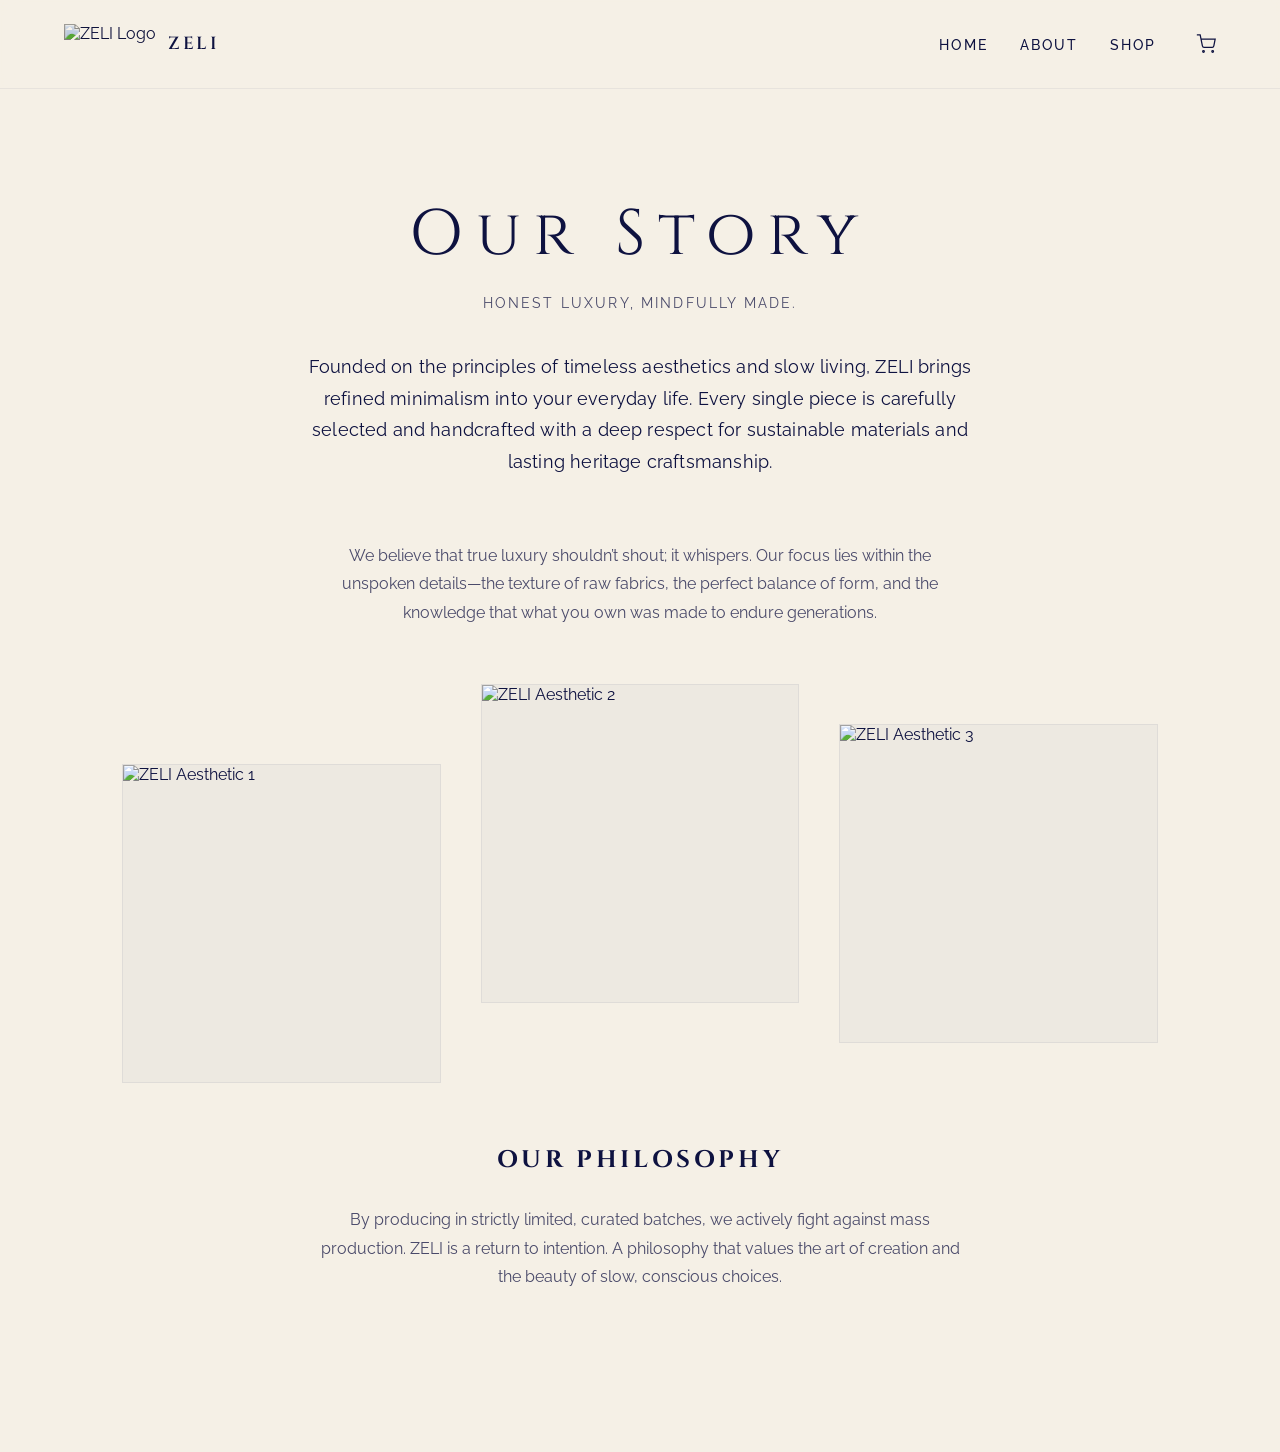
==== about.html @ f9ec94b9 "Add files via upload" ====
<!DOCTYPE html>
<html lang="en">
<head>
  <meta charset="UTF-8">
  <meta name="viewport" content="width=device-width, initial-scale=1.0">
  <title>ZELI — About Us</title>
  
  <link rel="stylesheet" href="style.css">
</head>
<body>

<nav class="navbar">
    <a href="index.html" class="nav-left">
        <img src="Assets/logo.png" alt="ZELI Logo" style="height: 40px; width: auto;">
         <span class="nav-brand-name">ZELI</span>
       
    
    </a>
    <div class="nav-right">
        <ul class="nav-links">
            <li><a href="index.html" class="nav-link">Home</a></li>
            <li><a href="about.html" class="nav-link">About</a></li>
            <li><a href="shop.html" class="nav-link">Shop</a></li>
        </ul>
        <a href="cart.html" class="nav-cart">
            <svg viewBox="0 0 24 24" width="20" height="20" stroke="currentColor" fill="none">
                <circle cx="9" cy="21" r="1"></circle>
                <circle cx="20" cy="21" r="1"></circle>
                <path d="M1 1h4l2.68 13.39a2 2 0 0 0 2 1.61h9.72a2 2 0 0 0 2-1.61L23 6H6"></path>
            </svg>
        </a>
    </div>
</nav>
  

  <main class="about-container">
    
    <section class="about-intro">
      <h1 class="about-title">Our Story</h1>
      <p class="about-eyebrow">Honest luxury, mindfully made.</p>
      <div class="about-lead">
        <p>Founded on the principles of timeless aesthetics and slow living, ZELI brings refined minimalism into your everyday life. Every single piece is carefully selected and handcrafted with a deep respect for sustainable materials and lasting heritage craftsmanship.</p>
      </div>
    </section>

    <section class="about-text-block text-center">
      <p>We believe that true luxury shouldn’t shout; it whispers. Our focus lies within the unspoken details—the texture of raw fabrics, the perfect balance of form, and the knowledge that what you own was made to endure generations.</p>
    </section>

    <section class="about-gallery">
      
      <div class="gallery-item item-low">
        <div class="image-square">
          <img src="assets/pattern.png" alt="ZELI Aesthetic 1"> </div>
      </div>

      <div class="gallery-item item-high">
        <div class="image-square">
          <img src="assets/pattern.png" alt="ZELI Aesthetic 2"> </div>
      </div>

      <div class="gallery-item">
        <div class="image-square">
          <img src="assets/pattern.png" alt="ZELI Aesthetic 3"> </div>
      </div>

    </section>

    <section class="about-text-block text-center footer-text">
      <h2>Our Philosophy</h2>
      <p>By producing in strictly limited, curated batches, we actively fight against mass production. ZELI is a return to intention. A philosophy that values the art of creation and the beauty of slow, conscious choices.</p>
    </section>

  </main>

</body>
</html>
---- style.css ----
/* ==========================================================================
   ZELI — MASTER STYLES (English / Minimal Luxury / Fully Responsive)
   ========================================================================== */

/* Luxueuze Google Fonts laden */
@import url('https://fonts.googleapis.com/css2?family=Cinzel:wght@400;600&family=Raleway:wght@300;400;500&display=swap');

:root {
  --beige: #f5f0e6;       /* De rustgevende, luxe beige achtergrond */
  --navy-dark: #0e1240;   /* Donkerblauw voor de chique teksten en links */
  --text-mid: #4a4a6a;    /* Zachtere kleur voor omschrijvingen */
  --font-display: 'Cinzel', serif;
  --font-body: 'Raleway', sans-serif;
}

/* Basis Instellingen */
* {
  margin: 0;
  padding: 0;
  box-sizing: border-box;
}

body {
  font-family: var(--font-body);
  background-color: var(--beige);
  color: var(--navy-dark);
  min-height: 100vh;
  position: relative;
  overflow-x: hidden;
}

/* ── BACKGROUND PATTERN LAYER ── */
body::before {
  content: '';
  position: absolute;
  inset: 0;
  background-image: url('assets/pattern.png');
  background-size: 180px 180px;
  background-repeat: repeat;
  opacity: 0.12;
  pointer-events: none;
  z-index: 1;
}

/* ── NAVIGATION BAR ── */
.navbar {
  width: 100%;
  padding: 1.5rem 4rem;
  display: flex;             /* Verander van grid naar flex */
  justify-content: space-between; /* Logo blijft links */
  align-items: center;
  background-color: rgba(245, 240, 230, 0.85);
  backdrop-filter: blur(8px);
  border-bottom: 1px solid rgba(14, 18, 64, 0.06);
  position: fixed;
  top: 0;
  left: 0;
  z-index: 100;
}

/* Dit zorgt dat de 'nav-right' groep rechts staat en blijft */
.nav-right {
  display: flex;
  align-items: center;
  justify-content: flex-end; /* ALLES in deze div gaat naar rechts */
  gap: 2.5rem;
  flex-grow: 1;              /* Zorgt dat deze sectie de rest van de ruimte pakt */
}

.nav-left {
  display: flex;
  align-items: center;
  gap: 0.75rem;
  text-decoration: none;
  color: var(--navy-dark);
}

.nav-logo-img {
  width: 32px;
  height: 32px;
  object-fit: contain;
  mix-blend-mode: multiply; /* Haalt de witte achtergrond van je logo weg */
  contrast: 1.1; 
}

.nav-brand-name {
  font-family: var(--font-display);
  font-size: 1.1rem;
  letter-spacing: 0.15em;
  font-weight: 600;
}

.nav-right {
  display: flex;
  align-items: center;
  justify-content: flex-end;
  gap: 2.5rem;
}

.nav-links {
  display: flex;
  list-style: none;
  gap: 2rem;
}

.nav-link {
  text-decoration: none;
  color: var(--navy-dark);
  font-size: 0.85rem;
  font-weight: 500;
  letter-spacing: 0.15em;
  text-transform: uppercase;
  transition: opacity 0.3s ease;
}

.nav-link:hover {
  opacity: 0.6;
}

.nav-cart {
  color: var(--navy-dark);
  text-decoration: none;
  display: flex;
  align-items: center;
  transition: transform 0.3s ease;
}

.nav-cart:hover {
  transform: scale(1.05);
}

.nav-cart svg {
  width: 20px;
  height: 20px;
  fill: none;
  stroke: currentColor;
  stroke-width: 1.5;
}

/* ── HOME CENTER SCREEN (ZELI) ── */
.hero-center {
  height: 100vh;
  display: flex;
  flex-direction: column;
  align-items: center;
  justify-content: center;
  text-align: center;
  padding: 2rem;
  position: relative;
  z-index: 10;
}

.main-title {
  font-family: var(--font-display);
  font-size: clamp(3.5rem, 8vw, 7rem);
  letter-spacing: 0.3em;
  color: var(--navy-dark);
  font-weight: 400;
  margin-bottom: 1rem;
  padding-left: 0.3em;
}

.main-subtitle {
  font-size: 0.9rem;
  letter-spacing: 0.2em;
  text-transform: uppercase;
  color: var(--text-mid);
}

/* ==========================================================================
   ABOUT PAGE STYLES (Ons Verhaal)
   ========================================================================== */

.about-container {
  max-width: 1100px;
  margin: 0 auto;
  padding: 12rem 2rem 6rem; /* Voldoende ruimte onder de vaste navbar */
  position: relative;
  z-index: 10;
}

.about-intro {
  text-align: center;
  max-width: 700px;
  margin: 0 auto 4rem;
}

.about-title {
  font-family: var(--font-display);
  font-size: clamp(2.5rem, 5vw, 4rem);
  letter-spacing: 0.2em;
  font-weight: 400;
  margin-bottom: 1rem;
}

.about-eyebrow {
  font-size: 0.9rem;
  letter-spacing: 0.15em;
  text-transform: uppercase;
  color: var(--text-mid);
  margin-bottom: 2.5rem;
}

.about-lead {
  font-size: 1.1rem;
  line-height: 1.8;
  letter-spacing: 0.01em;
  color: var(--navy-dark);
}

.about-text-block {
  max-width: 650px;
  margin: 4rem auto;
  font-size: 1rem;
  line-height: 1.8;
  color: var(--text-mid);
}

.text-center {
  text-align: center;
}

.footer-text h2 {
  font-family: var(--font-display);
  font-size: 1.5rem;
  letter-spacing: 0.15em;
  text-transform: uppercase;
  margin-bottom: 1.5rem;
  color: var(--navy-dark);
}

.about-gallery {
  display: grid;
  grid-template-columns: repeat(3, 1fr);
  gap: 2.5rem;
  margin: 6rem auto;
  align-items: center;
}

.gallery-item {
  width: 100%;
}

.gallery-item.item-low {
  transform: translateY(40px);
}

.gallery-item.item-high {
  transform: translateY(-40px);
}

.image-square {
  width: 100%;
  aspect-ratio: 1 / 1;
  background-color: rgba(14, 18, 64, 0.03);
  border: 1px solid rgba(14, 18, 64, 0.06);
  overflow: hidden;
  display: flex;
  align-items: center;
  justify-content: center;
}

.image-square img {
  width: 100%;
  height: 100%;
  object-fit: cover;
  transition: transform 0.6s ease;
}

.image-square:hover img {
  transform: scale(1.04);
}

/* ==========================================================================
   SHOP PAGE STYLES (Winkel)
   ========================================================================== */

.shop-container {
  max-width: 1200px;
  margin: 0 auto;
  padding: 12rem 2rem 6rem; /* Dringt content naar beneden uit de buurt van navbar */
  position: relative;
  z-index: 10;
}

.shop-header {
  text-align: center;
  margin-bottom: 5rem;
}

.shop-title {
  font-family: var(--font-display);
  font-size: clamp(2.5rem, 5vw, 4rem);
  letter-spacing: 0.2em;
  font-weight: 400;
  margin-bottom: 1rem;
}

.shop-subtitle {
  font-size: 0.9rem;
  letter-spacing: 0.15em;
  text-transform: uppercase;
  color: var(--text-mid);
}

.products-grid {
  display: grid;
  grid-template-columns: repeat(auto-fit, minmax(280px, 1fr));
  gap: 4rem 2.5rem;
  position: relative;
  z-index: 20;
}

.product-card {
  text-align: center;
  width: 100%;
  position: relative;
  z-index: 30; /* Ligt bovenop alle eventuele onzichtbare padding lagen */
}

.product-image-wrap {
  background-color: rgba(14, 18, 64, 0.02);
  aspect-ratio: 3 / 4;
  margin-bottom: 1.5rem;
  display: flex;
  align-items: center;
  justify-content: center;
  overflow: hidden;
  border: 1px solid rgba(14, 18, 64, 0.05);
}

.product-img {
  width: 50px;
  opacity: 0.15;
  transition: transform 0.5s cubic-bezier(0.4, 0, 0.2, 1);
}

.product-card:hover .product-img {
  transform: scale(1.08);
}

.product-card-title {
  font-family: var(--font-display);
  font-size: 0.95rem;
  font-weight: 400;
  letter-spacing: 0.15em;
  margin-bottom: 0.5rem;
  color: var(--navy-dark);
}

.product-card-price {
  font-size: 0.85rem;
  letter-spacing: 0.05em;
  color: var(--text-mid);
}

/* ==========================================================================
   PRODUCT DETAIL PAGE STYLES (Kleuren, Maten, Aantal)
   ========================================================================== */

.product-container {
  max-width: 1200px;
  margin: 0 auto;
  padding: 12rem 2rem 6rem;
  position: relative;
  z-index: 10;
}

.product-detail-grid {
  display: grid;
  grid-template-columns: 1.1fr 1fr;
  gap: 5rem;
  align-items: start;
}

.product-gallery-side {
  display: flex;
  flex-direction: column;
  gap: 1.5rem;
}

.main-product-frame {
  background-color: rgba(14, 18, 64, 0.02);
  aspect-ratio: 3 / 4;
  border: 1px solid rgba(14, 18, 64, 0.05);
  display: flex;
  align-items: center;
  justify-content: center;
  overflow: hidden;
}

.main-product-frame img {
  width: 100%;
  height: 100%;
  object-fit: cover;
}

.product-thumbnails {
  display: flex;
  gap: 1rem;
}

.thumb-box {
  width: 70px;
  aspect-ratio: 3 / 4;
  background-color: rgba(14, 18, 64, 0.02);
  border: 1px solid rgba(14, 18, 64, 0.1);
  cursor: pointer;
  overflow: hidden;
  display: flex;
  align-items: center;
  justify-content: center;
  transition: border-color 0.3s;
}

.thumb-box img {
  width: 100%;
  height: 100%;
  object-fit: cover;
}

.thumb-box.active, .thumb-box:hover {
  border-color: var(--navy-dark);
}

.product-meta-tag {
  font-size: 0.7rem;
  text-transform: uppercase;
  letter-spacing: 0.2em;
  color: var(--text-mid);
  display: block;
  margin-bottom: 0.75rem;
}

.product-detail-title {
  font-family: var(--font-display);
  font-size: 1.8rem;
  font-weight: 400;
  letter-spacing: 0.08em;
  color: var(--navy-dark);
  margin-bottom: 0.75rem;
  line-height: 1.3;
}

.product-detail-price {
  font-size: 1.2rem;
  letter-spacing: 0.05em;
  margin-bottom: 2rem;
  color: var(--navy-dark);
}

.product-description {
  font-size: 0.95rem;
  line-height: 1.7;
  color: var(--text-mid);
  margin-bottom: 2.5rem;
}

.selector-section {
  margin-bottom: 2rem;
}

.selector-label {
  font-size: 0.75rem;
  text-transform: uppercase;
  letter-spacing: 0.15em;
  color: var(--navy-dark);
  margin-bottom: 1rem;
  font-weight: 500;
}

.selector-label span {
  color: var(--text-mid);
  text-transform: none;
  letter-spacing: normal;
  font-weight: 400;
  margin-left: 0.5rem;
}

.color-options-row {
  display: flex;
  gap: 1rem;
}

.color-dot-btn {
  width: 28px;
  height: 28px;
  border-radius: 50%;
  border: 1px solid rgba(14, 18, 64, 0.15);
  cursor: pointer;
  position: relative;
  transition: transform 0.2s;
}

.color-dot-btn:hover {
  transform: scale(1.08);
}

.color-dot-btn.active::after {
  content: '';
  position: absolute;
  inset: -5px;
  border: 1px solid var(--navy-dark);
  border-radius: 50%;
}

.size-options-row {
  display: flex;
  gap: 0.75rem;
  flex-wrap: wrap;
}

.size-btn {
  background: transparent;
  border: 1px solid rgba(14, 18, 64, 0.2);
  color: var(--navy-dark);
  padding: 0.75rem 1.5rem;
  font-size: 0.85rem;
  letter-spacing: 0.05em;
  cursor: pointer;
  min-width: 60px;
  transition: all 0.2s;
}

.size-btn:hover, .size-btn.active {
  border-color: var(--navy-dark);
  background-color: var(--navy-dark);
  color: var(--beige);
}

.add-to-bag-btn {
  display: block;
  text-align: center;
  width: 100%;
  padding: 1.25rem;
  background-color: var(--navy-dark);
  color: var(--beige);
  border: none;
  font-family: var(--font-body);
  font-size: 0.85rem;
  font-weight: 500;
  letter-spacing: 0.2em;
  text-transform: uppercase;
  margin-top: 3rem;
  cursor: pointer;
  transition: opacity 0.3s;
}

.add-to-bag-btn:hover {
  opacity: 0.9;
}

/* ==========================================================================
   CART PAGE STYLES (Winkelmand & Formulier)
   ========================================================================== */

.cart-container {
  max-width: 1100px;
  margin: 0 auto;
  padding: 12rem 2rem 6rem;
  position: relative;
  z-index: 10;
}

.cart-header {
  text-align: center;
  margin-bottom: 4rem;
}

.cart-title {
  font-family: var(--font-display);
  font-size: clamp(2.5rem, 5vw, 4rem);
  letter-spacing: 0.2em;
  font-weight: 400;
  margin-bottom: 1rem;
}

.cart-subtitle {
  font-size: 0.9rem;
  letter-spacing: 0.15em;
  text-transform: uppercase;
  color: var(--text-mid);
}

.cart-grid {
  display: grid;
  grid-template-columns: 1fr 1.2fr;
  gap: 4rem;
  align-items: start;
}

.form-section-title {
  font-family: var(--font-display);
  font-size: 1.2rem;
  letter-spacing: 0.15em;
  text-transform: uppercase;
  margin-bottom: 2rem;
  padding-bottom: 0.75rem;
  border-bottom: 1px solid rgba(14, 18, 64, 0.08);
}

.cart-summary-box {
  background-color: rgba(14, 18, 64, 0.02);
  border: 1px solid rgba(14, 18, 64, 0.05);
  padding: 2.5rem;
}

.cart-item-preview {
  display: flex;
  gap: 1.5rem;
  align-items: center;
  margin-bottom: 2rem;
}

.cart-item-img-wrap {
  width: 70px;
  aspect-ratio: 1 / 1;
  background-color: rgba(14, 18, 64, 0.03);
  border: 1px solid rgba(14, 18, 64, 0.06);
  display: flex;
  align-items: center;
  justify-content: center;
}

.cart-preview-img {
  width: 30px;
  opacity: 0.15;
}

.cart-item-details h3 {
  font-family: var(--font-display);
  font-size: 0.95rem;
  font-weight: 400;
  letter-spacing: 0.05em;
  color: var(--navy-dark);
}

.cart-item-details p {
  font-size: 0.8rem;
  color: var(--text-mid);
  margin-top: 0.25rem;
}

.cart-totals {
  margin-top: 2rem;
  padding-top: 1.5rem;
  border-top: 1px dashed rgba(14, 18, 64, 0.15);
}

.total-row {
  display: flex;
  justify-content: space-between;
  font-size: 1rem;
  font-weight: 500;
  letter-spacing: 0.05em;
}

.note-row {
  margin-top: 1.5rem;
  font-size: 0.8rem;
  line-height: 1.6;
  color: var(--text-mid);
  font-style: italic;
}

.cart-form-box {
  padding: 1rem 0;
}

.form-group {
  margin-bottom: 1.75rem;
  display: flex;
  flex-direction: column;
  gap: 0.5rem;
}

.form-group label {
  font-size: 0.75rem;
  text-transform: uppercase;
  letter-spacing: 0.15em;
  font-weight: 500;
  color: var(--navy-dark);
}

.form-group input {
  width: 100%;
  padding: 1rem;
  background-color: transparent;
  border: 1px solid rgba(14, 18, 64, 0.2);
  color: var(--navy-dark);
  font-family: var(--font-body);
  font-size: 0.95rem;
  transition: border-color 0.3s ease;
}

.form-group input:focus {
  outline: none;
  border-color: var(--navy-dark);
}

.checkout-submit-btn {
  width: 100%;
  padding: 1.25rem;
  background-color: var(--navy-dark);
  color: var(--beige);
  border: none;
  font-family: var(--font-body);
  font-size: 0.85rem;
  font-weight: 500;
  letter-spacing: 0.2em;
  text-transform: uppercase;
  cursor: pointer;
  transition: opacity 0.3s ease;
  margin-top: 1rem;
}

.checkout-submit-btn:hover {
  opacity: 0.9;
}

/* ==========================================================================
   GLOBAL RESPONSIVE MEDIA QUERIES (Mobiel & Tablet)
   ========================================================================== */

@media (max-width: 900px) {
  .navbar {
    padding: 1.25rem 2rem;
  }
}

@media (max-width: 850px) {
  .product-detail-grid, .cart-grid {
    grid-template-columns: 1fr;
    gap: 3rem;
  }
}

@media (max-width: 768px) {
  .navbar {
    padding: 1rem 1.5rem;
    grid-template-columns: auto 1fr;
  }
  .nav-right { gap: 1.2rem; }
  .nav-links { gap: 1rem; }
  .nav-link { font-size: 0.75rem; letter-spacing: 0.1em; }
  
  .about-gallery {
    grid-template-columns: 1fr;
    gap: 2rem;
    margin: 3rem auto;
  }
  .gallery-item.item-low, 
  .gallery-item.item-high {
    transform: translateY(0);
  }

  .shop-container, .about-container, .product-container, .cart-container {
    padding-top: 9rem; /* Handhaft de juiste balans op kleinere mobiele schermen */
  }
}


.nav-left img {
    mix-blend-mode: multiply; /* Dit maakt wit doorzichtig */
}
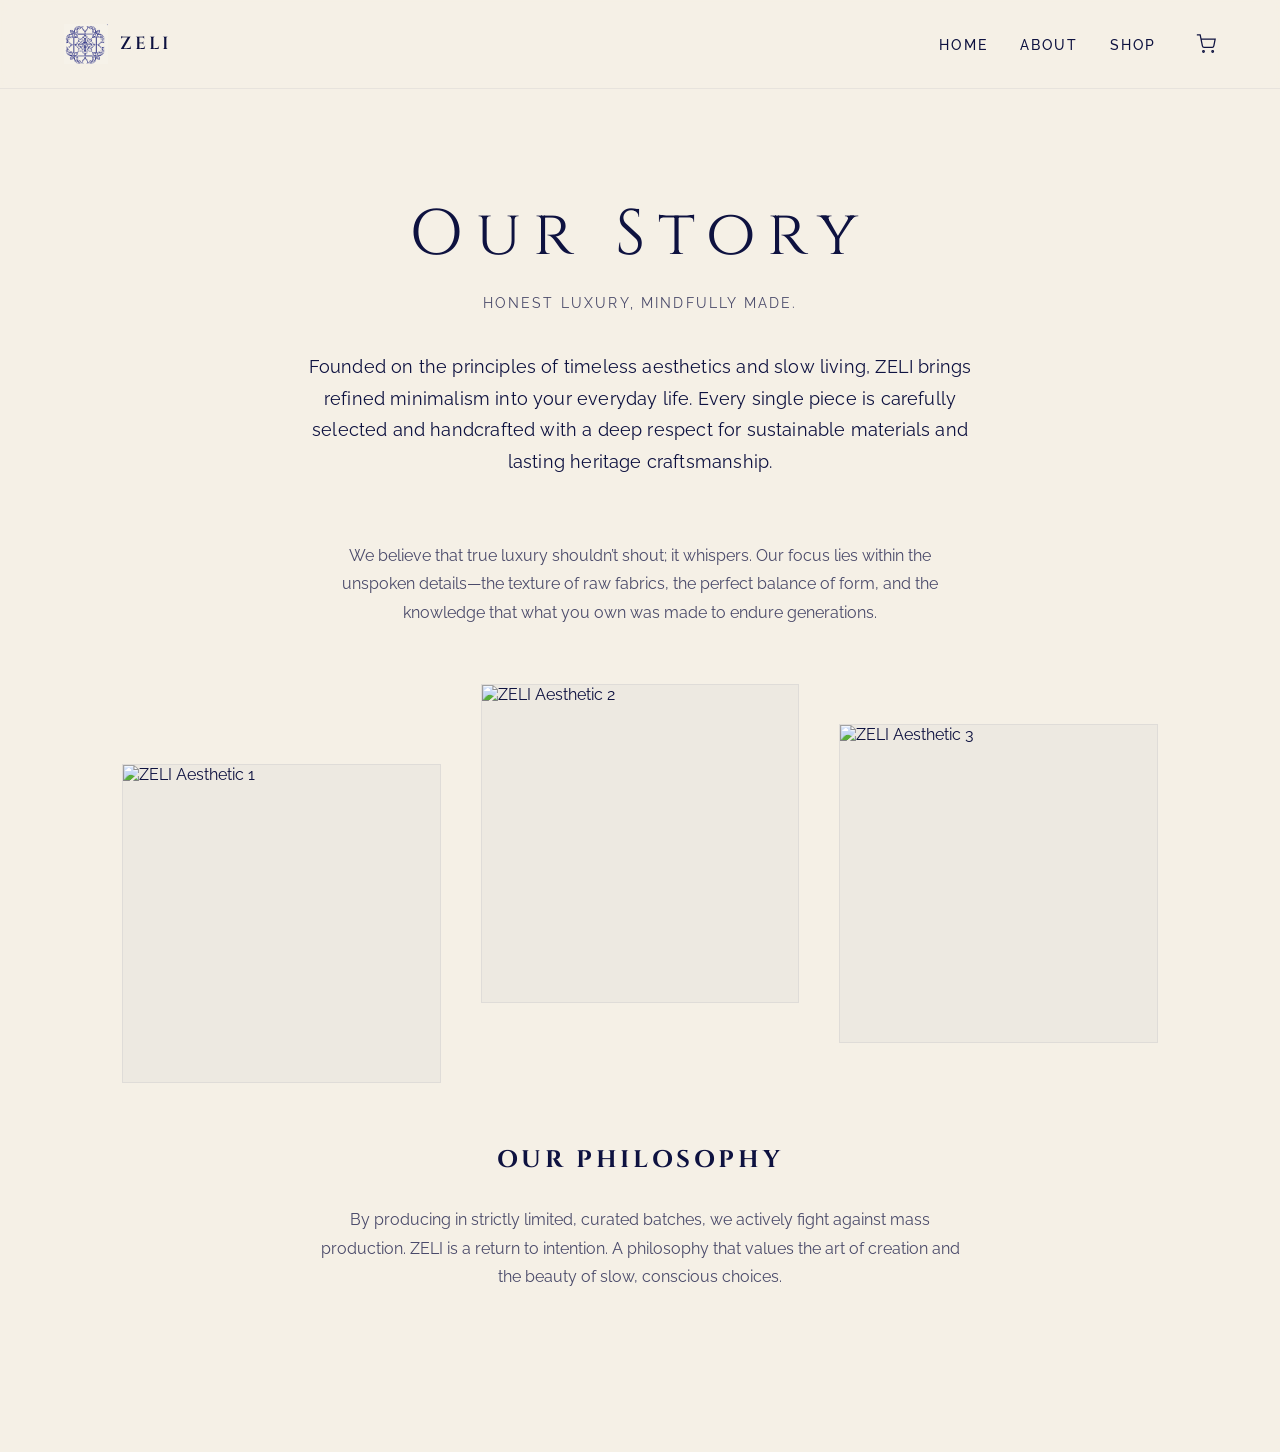
==== commit 7546cdd0: "Update about.html" ====
--- a/about.html
+++ b/about.html
@@ -11,7 +11,7 @@
 
 <nav class="navbar">
     <a href="index.html" class="nav-left">
-        <img src="Assets/logo.png" alt="ZELI Logo" style="height: 40px; width: auto;">
+        <img src="logo.png" alt="ZELI Logo" style="height: 40px; width: auto;">
          <span class="nav-brand-name">ZELI</span>
        
     
@@ -74,4 +74,4 @@
   </main>
 
 </body>
-</html>+</html>
